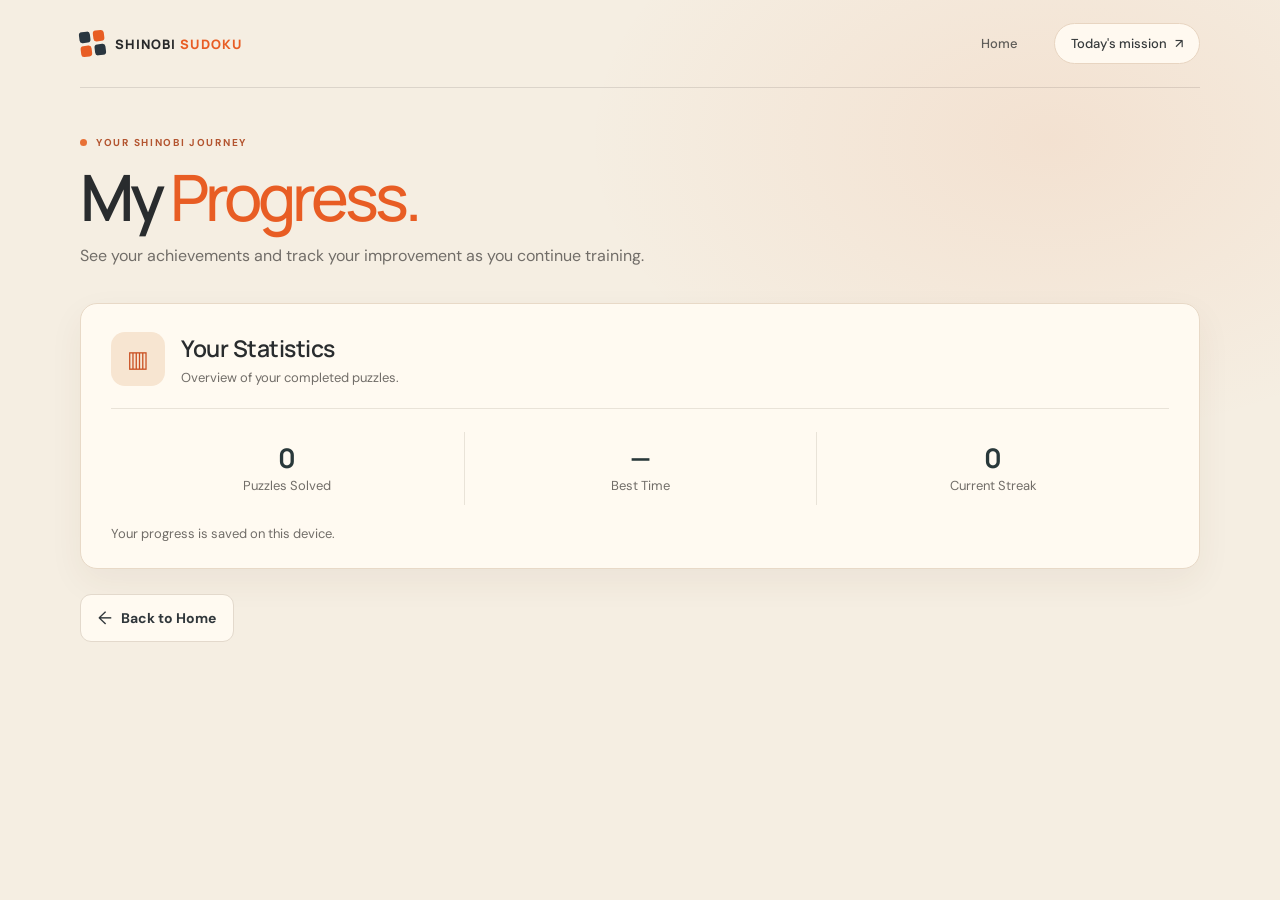
==== progress.html @ 6dde1016 "Progress Page" ====
<!doctype html>
<html lang="en">
  <head>
    <meta charset="utf-8" />
    <meta name="viewport" content="width=device-width, initial-scale=1" />
    <meta
      name="description"
      content="See your Sudoku achievements and track your shinobi training progress."
    />
    <meta name="theme-color" content="#f5eee2" />
    <title>My Progress — Shinobi Sudoku</title>
    <link rel="stylesheet" href="styles.css" />
    <script src="progress.js" defer></script>
  </head>
  <body class="progress-page">
    <header class="site-header">
      <a class="brand" href="index.html" aria-label="Shinobi Sudoku home">
        <span class="brand-mark" aria-hidden="true"><span></span><span></span><span></span><span></span></span>
        <span class="brand-title">SHINOBI <span>SUDOKU</span></span>
      </a>
      <nav class="site-nav" aria-label="Main navigation">
        <a href="index.html">Home</a>
        <a class="nav-cta" href="puzzle.html">Today's mission <span aria-hidden="true">↗</span></a>
      </nav>
    </header>

    <main>
      <section class="progress-intro" aria-labelledby="progress-title">
        <p class="eyebrow"><span class="eyebrow-dot"></span> Your shinobi journey</p>
        <h1 id="progress-title">My <span>Progress.</span></h1>
        <p>See your achievements and track your improvement as you continue training.</p>
      </section>

      <section class="statistics-card" aria-labelledby="statistics-title">
        <div class="statistics-heading">
          <span class="statistics-icon" aria-hidden="true">▥</span>
          <div>
            <h2 id="statistics-title">Your Statistics</h2>
            <p>Overview of your completed puzzles.</p>
          </div>
        </div>
        <div class="statistics-grid" aria-live="polite">
          <div class="statistic">
            <strong id="puzzles-solved">0</strong>
            <span>Puzzles Solved</span>
          </div>
          <div class="statistic">
            <strong id="best-time">—</strong>
            <span>Best Time</span>
          </div>
          <div class="statistic">
            <strong id="current-streak">0</strong>
            <span>Current Streak</span>
          </div>
        </div>
        <p class="storage-note" id="storage-note" aria-live="polite">
          Your progress is saved on this device.
        </p>
      </section>

      <a class="back-home-button" href="index.html"><span aria-hidden="true">←</span> Back to Home</a>
    </main>
  </body>
</html>
---- styles.css ----
@import url("https://fonts.googleapis.com/css2?family=DM+Sans:wght@400;500;600;700&family=Manrope:wght@400;500;600;700;800&display=swap");

:root {
  color-scheme: light;
  font-family: "DM Sans", sans-serif;
  color: #23332b;
  background: #f8f7f2;
  font-synthesis: none;
  text-rendering: optimizeLegibility;
  -webkit-font-smoothing: antialiased;
  --ink: #23332b;
  --muted: #788078;
  --green: #355b49;
  --green-dark: #294a3a;
  --sage: #e8eee6;
  --line: #e8e8df;
  --paper: #fffefa;
}

* {
  box-sizing: border-box;
}

html {
  scroll-behavior: smooth;
  scroll-padding-top: 5rem;
}

body {
  min-width: 320px;
  margin: 0;
  background:
    radial-gradient(ellipse at 82% 20%, rgb(223 231 218 / 42%), transparent 29rem),
    #f8f7f2;
}

button,
a {
  -webkit-tap-highlight-color: transparent;
}

a {
  color: inherit;
  text-decoration: none;
}

button {
  font: inherit;
}

button:focus-visible,
a:focus-visible {
  outline: 3px solid #9ab59d;
  outline-offset: 3px;
}

.site-header,
main,
.site-footer {
  width: min(1120px, calc(100% - 64px));
  margin-inline: auto;
}

.site-header {
  height: 88px;
  display: flex;
  align-items: center;
  justify-content: space-between;
  border-bottom: 1px solid rgb(42 57 47 / 8%);
}

.brand {
  display: inline-flex;
  align-items: center;
  gap: 10px;
  font-family: Manrope, sans-serif;
  font-size: 19px;
  font-weight: 700;
  letter-spacing: -0.8px;
}

.brand-name {
  color: #77907b;
  font-weight: 500;
}

.brand-mark {
  width: 25px;
  height: 25px;
  display: grid;
  grid-template-columns: repeat(2, 1fr);
  gap: 3px;
  transform: rotate(-7deg);
}

.brand-mark span {
  border-radius: 3px;
  background: #496a55;
}

.brand-mark span:nth-child(2),
.brand-mark span:nth-child(3) {
  background: #a4b99e;
}

.site-nav {
  display: flex;
  align-items: center;
  gap: 36px;
  color: #59665d;
  font-size: 13px;
  font-weight: 500;
}

.site-nav a,
.site-footer a {
  transition: color 160ms ease;
}

.site-nav a:hover,
.site-footer a:hover {
  color: var(--green);
}

.site-nav .nav-cta {
  padding: 11px 16px;
  border: 1px solid #dfe4dc;
  border-radius: 999px;
  color: var(--green);
  background: rgb(255 254 250 / 65%);
}

.nav-cta span {
  margin-left: 5px;
}

.hero {
  min-height: 556px;
  display: grid;
  grid-template-columns: 1.03fr 0.97fr;
  align-items: center;
  gap: 45px;
  padding: 63px 0 74px;
}

.hero-copy {
  padding-bottom: 8px;
}

.eyebrow {
  display: flex;
  align-items: center;
  gap: 9px;
  margin: 0;
  color: #6d806f;
  font-size: 10px;
  font-weight: 700;
  letter-spacing: 1.7px;
  text-transform: uppercase;
}

.eyebrow-dot,
.status-dot {
  width: 7px;
  height: 7px;
  border-radius: 50%;
  background: #92a88e;
}

h1,
h2,
h3,
p {
  margin-top: 0;
}

h1,
h2,
h3 {
  font-family: Manrope, sans-serif;
}

h1 {
  margin: 22px 0 18px;
  font-size: clamp(45px, 5.2vw, 66px);
  font-weight: 600;
  letter-spacing: -4px;
  line-height: 1.12;
}

h1 span {
  color: #749078;
  font-weight: 500;
}

.hero-description {
  max-width: 426px;
  margin-bottom: 28px;
  color: #727b73;
  font-size: 15px;
  line-height: 1.8;
}

.hero-actions {
  display: flex;
  align-items: center;
  gap: 23px;
}

.button {
  min-height: 46px;
  display: inline-flex;
  align-items: center;
  justify-content: center;
  gap: 15px;
  border: 0;
  border-radius: 7px;
  cursor: pointer;
  font-size: 12px;
  font-weight: 600;
  transition: background 160ms ease, transform 160ms ease;
}

.button:hover {
  transform: translateY(-1px);
}

.button-primary {
  padding: 0 19px;
  color: #fffefa;
  background: var(--green);
  box-shadow: 0 6px 15px rgb(53 91 73 / 13%);
}

.button-primary:hover,
.button-check:hover {
  background: var(--green-dark);
}

.button-primary span {
  font-size: 17px;
  font-weight: 400;
}

.text-link {
  color: #67736a;
  font-size: 12px;
  font-weight: 600;
}

.text-link span {
  margin-left: 5px;
  color: #8a9b88;
}

.social-proof {
  display: flex;
  align-items: center;
  gap: 12px;
  margin-top: 42px;
  color: #838981;
  font-size: 10px;
}

.avatar-stack {
  display: flex;
  padding-left: 2px;
}

.avatar-stack i {
  width: 25px;
  height: 25px;
  display: grid;
  place-items: center;
  margin-left: -3px;
  border: 2px solid #f8f7f2;
  border-radius: 50%;
  color: #506b55;
  background: #dae3d4;
  font-size: 8px;
  font-style: normal;
  font-weight: 700;
}

.avatar-stack i:nth-child(2) {
  color: #775c49;
  background: #eadbce;
}

.avatar-stack i:nth-child(3) {
  color: #625e76;
  background: #dfdbea;
}

.hero-art {
  min-height: 385px;
  position: relative;
  display: grid;
  place-items: center;
}

.hero-art::before {
  width: 350px;
  height: 350px;
  position: absolute;
  border-radius: 50%;
  background: #edf0e7;
  content: "";
}

.preview-card {
  width: min(100%, 340px);
  position: relative;
  z-index: 1;
  padding: 23px 24px 18px;
  border: 1px solid #ecebe3;
  border-radius: 13px;
  background: var(--paper);
  box-shadow: 0 20px 55px rgb(46 60 46 / 10%), 0 3px 8px rgb(46 60 46 / 3%);
  transform: rotate(2deg);
}

.preview-heading,
.preview-footer {
  display: flex;
  align-items: center;
  justify-content: space-between;
}

.preview-heading {
  margin-bottom: 17px;
}

.preview-label {
  color: #829082;
  font-size: 9px;
  font-weight: 700;
  letter-spacing: 1.4px;
}

.calendar-icon {
  width: 28px;
  height: 28px;
  display: grid;
  place-items: center;
  border-radius: 50%;
  color: #6f8a70;
  background: #edf2e9;
  font-size: 14px;
}

.preview-grid {
  display: grid;
  grid-template-columns: repeat(6, 1fr);
  border-top: 1.5px solid #aeb8a9;
  border-left: 1.5px solid #aeb8a9;
}

.preview-grid span {
  aspect-ratio: 1;
  display: grid;
  place-items: center;
  border-right: 1px solid #e4e6de;
  border-bottom: 1px solid #e4e6de;
  color: #6d8670;
  font-family: Manrope, sans-serif;
  font-size: 15px;
  font-weight: 600;
}

.preview-grid span:nth-child(3n) {
  border-right: 1.5px solid #aeb8a9;
}

.preview-grid span:nth-child(n + 13):nth-child(-n + 18) {
  border-bottom: 1.5px solid #aeb8a9;
}

.preview-grid span:nth-child(6n + 1) {
  border-left: 0;
}

.preview-grid span:nth-child(4),
.preview-grid span:nth-child(10),
.preview-grid span:nth-child(11),
.preview-grid span:nth-child(12),
.preview-grid span:nth-child(14),
.preview-grid span:nth-child(15),
.preview-grid span:nth-child(22),
.preview-grid span:nth-child(28),
.preview-grid span:nth-child(29),
.preview-grid span:nth-child(30),
.preview-grid span:nth-child(31),
.preview-grid span:nth-child(34) {
  color: #354d3d;
  background: #f1f3ed;
}

.preview-footer {
  margin-top: 15px;
  color: #728072;
  font-size: 9px;
}

.preview-footer > span:first-child {
  display: flex;
  align-items: center;
  gap: 7px;
}

.status-dot {
  width: 6px;
  height: 6px;
}

.preview-time {
  color: #9a9d92;
}

.floating-note {
  position: absolute;
  z-index: 2;
  display: flex;
  align-items: center;
  gap: 8px;
  padding: 11px 14px;
  border: 1px solid #eeede6;
  border-radius: 8px;
  background: var(--paper);
  box-shadow: 0 6px 20px rgb(46 60 46 / 7%);
  color: #6d776c;
  font-size: 10px;
}

.note-top {
  top: 26px;
  right: -3px;
}

.note-icon {
  color: #83977d;
  font-size: 14px;
}

.note-bottom {
  bottom: 30px;
  left: -9px;
}

.note-bottom > span {
  color: #bd9a65;
  font-size: 16px;
}

.art-sparkle {
  position: absolute;
  color: #a8b99e;
  font-size: 19px;
}

.sparkle-one {
  top: 58px;
  left: 36px;
}

.sparkle-two {
  right: 26px;
  bottom: 65px;
  color: #c9b797;
  font-size: 13px;
}

.play-section {
  padding: 43px 0 87px;
  border-top: 1px solid rgb(42 57 47 / 9%);
}

.section-heading {
  display: flex;
  align-items: end;
  justify-content: space-between;
  margin-bottom: 22px;
}

.section-heading .eyebrow {
  margin-bottom: 8px;
}

h2 {
  margin-bottom: 0;
  color: #293a30;
  font-size: 29px;
  font-weight: 600;
  letter-spacing: -1.2px;
}

.difficulty-pill {
  display: inline-flex;
  align-items: center;
  gap: 7px;
  margin-bottom: 3px;
  padding: 8px 11px;
  border: 1px solid #e2e8de;
  border-radius: 999px;
  color: #71836e;
  background: #f2f5ee;
  font-size: 10px;
  font-weight: 600;
}

.game-card {
  max-width: 760px;
  margin-inline: auto;
  padding: 22px 30px 19px;
  border: 1px solid #ecebe3;
  border-radius: 12px;
  background: var(--paper);
  box-shadow: 0 13px 35px rgb(46 60 46 / 5%);
}

.game-topline,
.game-stats,
.game-bottom,
.game-actions {
  display: flex;
  align-items: center;
}

.game-topline,
.game-bottom {
  justify-content: space-between;
}

.game-date,
.game-stats {
  color: #81887f;
  font-size: 10px;
}

.game-stats {
  gap: 18px;
}

.game-stats > span {
  display: inline-flex;
  align-items: center;
  gap: 5px;
}

.game-stats > span > span:first-child {
  color: #87977f;
  font-size: 13px;
}

.sudoku-board {
  width: min(100%, 420px);
  display: grid;
  grid-template-columns: repeat(9, minmax(0, 1fr));
  overflow: hidden;
  margin: 20px auto 15px;
  border-top: 2px solid #82917e;
  border-left: 2px solid #82917e;
  background: white;
  touch-action: manipulation;
}

.sudoku-cell {
  aspect-ratio: 1;
  display: grid;
  place-items: center;
  min-width: 0;
  padding: 0;
  border: 0;
  border-right: 1px solid #e6e9e2;
  border-bottom: 1px solid #e6e9e2;
  border-radius: 0;
  color: #6a876e;
  background: #fffefa;
  cursor: pointer;
  font-family: Manrope, sans-serif;
  font-size: clamp(14px, 3.2vw, 19px);
  font-weight: 500;
  transition: background 100ms ease;
}

.sudoku-cell:nth-child(3n) {
  border-right: 2px solid #82917e;
}

.sudoku-cell:nth-child(n + 19):nth-child(-n + 27),
.sudoku-cell:nth-child(n + 46):nth-child(-n + 54) {
  border-bottom: 2px solid #82917e;
}

.sudoku-cell.given {
  color: #35483a;
  background: #f6f7f2;
  font-weight: 700;
}

.sudoku-cell.related {
  background: #f0f3ec;
}

.sudoku-cell.same-number {
  color: #355b49;
  background: #e4ecdf;
  font-weight: 700;
}

.sudoku-cell.selected {
  position: relative;
  z-index: 1;
  outline: 2px solid #789477;
  outline-offset: -2px;
  background: #e7eee2;
}

.sudoku-cell.error {
  color: #a34f42;
  background: #f7e9e5;
}

.sudoku-cell:disabled {
  cursor: default;
  opacity: 1;
  -webkit-text-fill-color: currentColor;
}

.number-pad {
  display: flex;
  flex-wrap: wrap;
  justify-content: center;
  gap: 6px;
  margin: 0 auto;
}

.number-button,
.erase-button {
  width: 38px;
  height: 38px;
  display: grid;
  place-items: center;
  border: 1px solid #e7e9e1;
  border-radius: 6px;
  color: #49664e;
  background: #f7f8f3;
  cursor: pointer;
  font-family: Manrope, sans-serif;
  font-size: 14px;
  font-weight: 600;
  transition: background 140ms ease, border-color 140ms ease;
}

.number-button:hover,
.erase-button:hover {
  border-color: #bfcebb;
  background: #eaf0e6;
}

.erase-button {
  color: #838b80;
  font-size: 20px;
}

.game-bottom {
  min-height: 50px;
  gap: 14px;
  margin-top: 13px;
  padding-top: 12px;
  border-top: 1px solid #eeeee8;
}

.game-message {
  margin-bottom: 0;
  color: #7a8379;
  font-size: 10px;
}

.game-message.success {
  color: #47774e;
  font-weight: 600;
}

.game-message.error-message {
  color: #a34f42;
}

.game-actions {
  gap: 8px;
}

.button-quiet,
.button-check {
  min-height: 35px;
  padding: 0 11px;
  border-radius: 5px;
  font-size: 10px;
}

.button-quiet {
  color: #778076;
  background: transparent;
}

.button-quiet:hover {
  background: #f1f3ed;
}

.button-check {
  gap: 8px;
  color: #fffefa;
  background: var(--green);
}

.how-section {
  display: grid;
  grid-template-columns: 0.85fr 1.15fr;
  gap: 60px;
  padding: 55px 0 75px;
  border-top: 1px solid rgb(42 57 47 / 9%);
}

.how-intro .eyebrow {
  margin-bottom: 13px;
}

.how-intro h2 {
  font-size: 31px;
  line-height: 1.3;
}

.how-steps {
  display: grid;
  gap: 20px;
}

.how-step {
  display: grid;
  grid-template-columns: 33px 1fr;
  gap: 13px;
}

.step-number {
  padding-top: 3px;
  color: #91a28d;
  font-family: Manrope, sans-serif;
  font-size: 10px;
  font-weight: 700;
}

.how-step h3 {
  margin-bottom: 4px;
  color: #36483b;
  font-size: 13px;
  font-weight: 700;
}

.how-step p {
  margin-bottom: 0;
  color: #7d857b;
  font-size: 11px;
  line-height: 1.65;
}

.site-footer {
  min-height: 78px;
  display: flex;
  align-items: center;
  justify-content: space-between;
  border-top: 1px solid rgb(42 57 47 / 9%);
  color: #858b82;
  font-size: 10px;
}

.footer-brand {
  color: #405344;
  font-size: 15px;
}

.footer-brand .brand-mark {
  width: 20px;
  height: 20px;
}

.site-footer p {
  margin: 0;
}

.site-footer > a:last-child {
  color: #667567;
}

@media (max-width: 760px) {
  .site-header,
  main,
  .site-footer {
    width: min(100% - 40px, 560px);
  }

  .site-header {
    height: 72px;
  }

  .site-nav {
    gap: 16px;
    font-size: 11px;
  }

  .site-nav .nav-cta {
    padding: 9px 11px;
  }

  .hero {
    grid-template-columns: 1fr;
    gap: 15px;
    padding: 58px 0 54px;
  }

  h1 {
    font-size: clamp(46px, 10vw, 62px);
  }

  .hero-art {
    min-height: 335px;
    margin-top: 5px;
  }

  .hero-art::before {
    width: 300px;
    height: 300px;
  }

  .preview-card {
    width: min(100% - 38px, 330px);
  }

  .note-top {
    top: 7px;
    right: 0;
  }

  .note-bottom {
    bottom: 12px;
    left: 0;
  }

  .play-section {
    padding: 35px 0 65px;
  }

  .game-card {
    padding: 18px 17px 15px;
  }

  .how-section {
    grid-template-columns: 1fr;
    gap: 28px;
    padding: 45px 0 55px;
  }
}

@media (max-width: 480px) {
  .site-header,
  main,
  .site-footer {
    width: calc(100% - 32px);
  }

  .brand {
    gap: 7px;
    font-size: 17px;
  }

  .site-nav {
    gap: 12px;
    font-size: 10px;
  }

  .site-nav .nav-cta {
    padding: 8px 9px;
  }

  .hero {
    padding-top: 45px;
  }

  h1 {
    letter-spacing: -3px;
  }

  .hero-description {
    font-size: 14px;
  }

  .social-proof {
    margin-top: 31px;
    font-size: 9px;
  }

  .section-heading {
    align-items: center;
  }

  h2 {
    font-size: 26px;
  }

  .game-card {
    padding-inline: 11px;
  }

  .game-date,
  .game-stats {
    font-size: 9px;
  }

  .game-stats {
    gap: 9px;
  }

  .number-pad {
    gap: 4px;
  }

  .number-button,
  .erase-button {
    width: 32px;
    height: 36px;
  }

  .game-bottom {
    align-items: flex-start;
    flex-direction: column;
  }

  .site-footer {
    min-height: 90px;
    flex-wrap: wrap;
    gap: 4px 12px;
    padding: 15px 0;
  }

  .site-footer p {
    order: 1;
    width: 100%;
  }
}

@media (prefers-reduced-motion: reduce) {
  *,
  *::before,
  *::after {
    scroll-behavior: auto !important;
    transition-duration: 0.01ms !important;
  }
}

/* Shinobi-inspired palette and motifs */
:root {
  color: #24292c;
  background: #f5eee2;
  --ink: #24292c;
  --muted: #716d68;
  --green: #e85d24;
  --green-dark: #c94818;
  --sage: #f4dfca;
  --line: #e8d9c7;
  --paper: #fffaf1;
}

body {
  color: #24292c;
  background:
    radial-gradient(ellipse at 82% 17%, rgb(226 112 56 / 10%), transparent 29rem),
    #f5eee2;
}

.site-header {
  border-bottom-color: rgb(46 43 40 / 13%);
}

.brand-title {
  color: #292a2b;
  font-family: Manrope, sans-serif;
  font-size: 13px;
  font-weight: 800;
  letter-spacing: 1.05px;
}

.brand-title > span {
  color: #e85d24;
}

.brand-mark {
  position: relative;
  transform: rotate(-7deg);
}

.brand-mark span {
  background: #293640;
}

.brand-mark span:nth-child(2),
.brand-mark span:nth-child(3) {
  background: #e85d24;
}

.site-nav {
  color: #5e5c58;
}

.site-nav .nav-cta {
  border-color: #e8d5c1;
  color: #373b3c;
  background: #fff9f0;
}

.eyebrow {
  color: #b3542f;
}

.eyebrow-dot,
.status-dot {
  background: #e87136;
}

h1 {
  color: #292c2e;
}

h1 span {
  color: #e85d24;
}

.hero-description,
.text-link {
  color: #716d68;
}

.button-primary,
.button-check {
  color: #fffaf1;
  background: #e85d24;
}

.button-primary:hover,
.button-check:hover {
  background: #c94818;
}

.social-proof {
  color: #756f67;
}

.headband-stamp {
  width: 27px;
  height: 22px;
  display: grid;
  place-items: center;
  border: 2px solid #34383a;
  border-radius: 4px;
  color: #34383a;
  background: linear-gradient(90deg, #d6d3ca 0 17%, #ece9e0 17% 83%, #d6d3ca 83%);
  font-size: 12px;
  font-weight: 700;
}

.hero-art::before {
  width: 350px;
  height: 350px;
  background: #f1dfca;
}

.art-sun {
  width: 245px;
  height: 245px;
  position: absolute;
  top: 26px;
  left: 50%;
  border-radius: 50%;
  background: #e85d24;
  opacity: 0.12;
  transform: translateX(-50%);
}

.art-cloud {
  width: 57px;
  height: 19px;
  position: absolute;
  z-index: 1;
  border-top: 2px solid #d59b6d;
  border-radius: 50%;
  opacity: 0.75;
}

.art-cloud::before,
.art-cloud::after {
  width: 19px;
  height: 13px;
  position: absolute;
  top: -9px;
  border-top: 2px solid #d59b6d;
  border-radius: 50%;
  content: "";
}

.art-cloud::before {
  left: 9px;
}

.art-cloud::after {
  left: 25px;
  top: -12px;
}

.cloud-one {
  top: 75px;
  left: 5px;
}

.cloud-two {
  right: 7px;
  bottom: 67px;
}

.preview-card {
  border-color: #e8d9c7;
  background: #fffaf1;
  box-shadow: 0 20px 55px rgb(81 54 37 / 13%), 0 3px 8px rgb(81 54 37 / 5%);
}

.preview-label {
  color: #a85837;
}

.calendar-icon {
  color: #d35c2a;
  background: #f7e5d1;
}

.preview-grid {
  border-color: #41474a;
}

.preview-grid span {
  border-color: #e6ddd1;
  color: #e25d27;
}

.preview-grid span:nth-child(3n) {
  border-right-color: #41474a;
}

.preview-grid span:nth-child(n + 13):nth-child(-n + 18) {
  border-bottom-color: #41474a;
}

.preview-grid span:nth-child(4),
.preview-grid span:nth-child(10),
.preview-grid span:nth-child(11),
.preview-grid span:nth-child(12),
.preview-grid span:nth-child(14),
.preview-grid span:nth-child(15),
.preview-grid span:nth-child(22),
.preview-grid span:nth-child(28),
.preview-grid span:nth-child(29),
.preview-grid span:nth-child(30),
.preview-grid span:nth-child(31),
.preview-grid span:nth-child(34) {
  color: #30373b;
  background: #f7e9d8;
}

.preview-footer {
  color: #706d65;
}

.floating-note {
  border-color: #eadbca;
  background: #fffaf1;
  color: #5f5c57;
}

.note-icon,
.note-bottom > span {
  color: #e85d24;
}

.sparkle-one,
.sparkle-two {
  color: #d87642;
}

.headband-banner {
  position: absolute;
  top: 45px;
  right: -14px;
  z-index: 3;
  display: flex;
  align-items: center;
  gap: 9px;
  padding: 6px 13px 6px 7px;
  border: 1px solid #aca69a;
  border-radius: 5px;
  background: linear-gradient(90deg, #d9d4c8, #f8f3e8 18%, #e8e1d4 82%, #c9c3b8);
  box-shadow: 0 5px 12px rgb(61 48 39 / 13%);
  color: #3a3b3b;
  font-size: 8px;
  font-weight: 800;
  letter-spacing: 1.1px;
  transform: rotate(5deg);
}

.headband-symbol {
  width: 28px;
  height: 23px;
  display: grid;
  place-items: center;
  border: 1px solid #77766f;
  border-radius: 3px;
  color: #282b2d;
  font-size: 14px;
}

.how-section,
.play-section {
  border-top-color: rgb(46 43 40 / 13%);
}

h2 {
  color: #292c2e;
}

.difficulty-pill {
  border-color: #edd4be;
  color: #a54b29;
  background: #f9e9d8;
}

.game-card {
  border-color: #e8d9c7;
  background: #fffaf1;
  box-shadow: 0 13px 35px rgb(81 54 37 / 7%);
}

.game-date,
.game-stats,
.game-message {
  color: #716d68;
}

.game-stats > span > span:first-child {
  color: #d46635;
}

.sudoku-board {
  border-color: #43494b;
  background: #fffaf1;
}

.sudoku-cell {
  border-color: #e6ddd1;
  color: #df5b27;
  background: #fffaf1;
}

.sudoku-cell:nth-child(3n),
.sudoku-cell:nth-child(n + 19):nth-child(-n + 27),
.sudoku-cell:nth-child(n + 46):nth-child(-n + 54) {
  border-color: #43494b;
}

.sudoku-cell.given {
  color: #30373b;
  background: #f5ecdf;
}

.sudoku-cell.related {
  background: #f8ead8;
}

.sudoku-cell.same-number {
  color: #c94818;
  background: #f5d9c2;
}

.sudoku-cell.selected {
  outline-color: #e85d24;
  background: #f8dfc9;
}

.sudoku-cell.error {
  color: #a33f31;
  background: #f7e1d9;
}

.number-button,
.erase-button {
  border-color: #eadbca;
  color: #c94e1f;
  background: #fbf2e7;
}

.number-button:hover,
.erase-button:hover {
  border-color: #e7a47b;
  background: #f6e1ce;
}

.game-bottom {
  border-top-color: #ede2d5;
}

.button-quiet {
  color: #756f67;
}

.button-quiet:hover {
  background: #f5eadd;
}

.game-message.success {
  color: #4c7549;
}

.game-message.error-message {
  color: #a34f42;
}

.how-step h3 {
  color: #343b3e;
}

.how-step p,
.site-footer {
  color: #716d68;
}

.step-number {
  color: #d56b3c;
}

.site-footer {
  border-top-color: rgb(46 43 40 / 13%);
}

.footer-brand {
  color: #292c2e;
}

.site-footer > a:last-child {
  color: #b3542f;
}

.mission-intro {
  padding: 44px 0 0;
  text-align: center;
}

.mission-intro .eyebrow {
  justify-content: center;
}

.mission-intro h1 {
  margin: 13px 0 8px;
  font-size: clamp(38px, 5vw, 52px);
}

.mission-intro > p:last-child {
  margin-bottom: 0;
  color: #716d68;
  font-size: 13px;
}

.puzzle-page .play-section {
  padding-top: 32px;
  border-top: 0;
}

.keyboard-hint {
  margin: 13px 0 0;
  color: #82776d;
  font-size: 10px;
  text-align: center;
}

@media (max-width: 760px) {
  .headband-banner {
    top: 29px;
    right: -3px;
  }

  .mission-intro {
    padding-top: 35px;
  }
}

@media (max-width: 480px) {
  .brand-title {
    font-size: 11px;
  }

  .headband-banner {
    right: -7px;
  }
}

.progress-intro {
  padding: 48px 0 34px;
}

.progress-intro .eyebrow {
  margin-bottom: 12px;
}

.progress-intro h1 {
  margin: 0 0 10px;
  font-size: clamp(44px, 6vw, 64px);
}

.progress-intro > p:last-child {
  margin-bottom: 0;
  color: #716d68;
  font-size: 16px;
  line-height: 1.65;
}

.statistics-card {
  padding: 28px 30px 26px;
  border: 1px solid #e8d9c7;
  border-radius: 17px;
  background: #fffaf1;
  box-shadow: 0 13px 35px rgb(81 54 37 / 6%);
}

.statistics-heading {
  display: flex;
  align-items: center;
  gap: 16px;
  padding-bottom: 22px;
  border-bottom: 1px solid #e9e3d8;
}

.statistics-icon {
  width: 54px;
  height: 54px;
  display: grid;
  place-items: center;
  flex: 0 0 auto;
  border-radius: 14px;
  color: #c94e1f;
  background: #f7e5d1;
  font-size: 23px;
}

.statistics-heading h2 {
  margin: 0 0 5px;
  color: #292c2e;
  font-size: 23px;
  letter-spacing: -0.5px;
}

.statistics-heading p {
  margin: 0;
  color: #716d68;
  font-size: 13px;
}

.statistics-grid {
  display: grid;
  grid-template-columns: repeat(3, 1fr);
  padding: 23px 0 20px;
}

.statistic {
  min-height: 73px;
  display: flex;
  align-items: center;
  flex-direction: column;
  justify-content: center;
  gap: 6px;
  text-align: center;
}

.statistic + .statistic {
  border-left: 1px solid #e9e3d8;
}

.statistic strong {
  color: #29383a;
  font-family: Manrope, sans-serif;
  font-size: 27px;
  font-weight: 700;
  line-height: 1;
}

.statistic span {
  color: #716d68;
  font-size: 13px;
}

.storage-note {
  margin: 0;
  color: #716d68;
  font-size: 13px;
}

.storage-note.storage-error {
  color: #a33f31;
}

.back-home-button {
  min-height: 48px;
  display: inline-flex;
  align-items: center;
  gap: 9px;
  margin-top: 25px;
  padding: 0 17px;
  border: 1px solid #e3d9cc;
  border-radius: 11px;
  color: #30373b;
  background: #fffaf1;
  font-size: 14px;
  font-weight: 700;
  transition: background 150ms ease, border-color 150ms ease;
}

.back-home-button:hover {
  border-color: #e6b28e;
  background: #f8ead8;
}

.back-home-button span {
  font-size: 18px;
  font-weight: 400;
}

.progress-page main {
  min-height: calc(100vh - 166px);
}

@media (max-width: 760px) {
  .progress-intro {
    padding-top: 38px;
  }

  .statistics-card {
    padding: 24px 21px;
  }
}

@media (max-width: 480px) {
  .progress-intro {
    padding: 34px 0 25px;
  }

  .progress-intro h1 {
    font-size: 45px;
    letter-spacing: -2px;
  }

  .progress-intro > p:last-child {
    font-size: 14px;
  }

  .statistics-card {
    padding: 20px 14px;
    border-radius: 13px;
  }

  .statistics-heading {
    gap: 12px;
    padding-bottom: 18px;
  }

  .statistics-icon {
    width: 45px;
    height: 45px;
  }

  .statistics-heading h2 {
    font-size: 19px;
  }

  .statistics-heading p,
  .statistic span,
  .storage-note {
    font-size: 11px;
  }

  .statistics-grid {
    padding: 18px 0;
  }

  .statistic strong {
    font-size: 23px;
  }
}
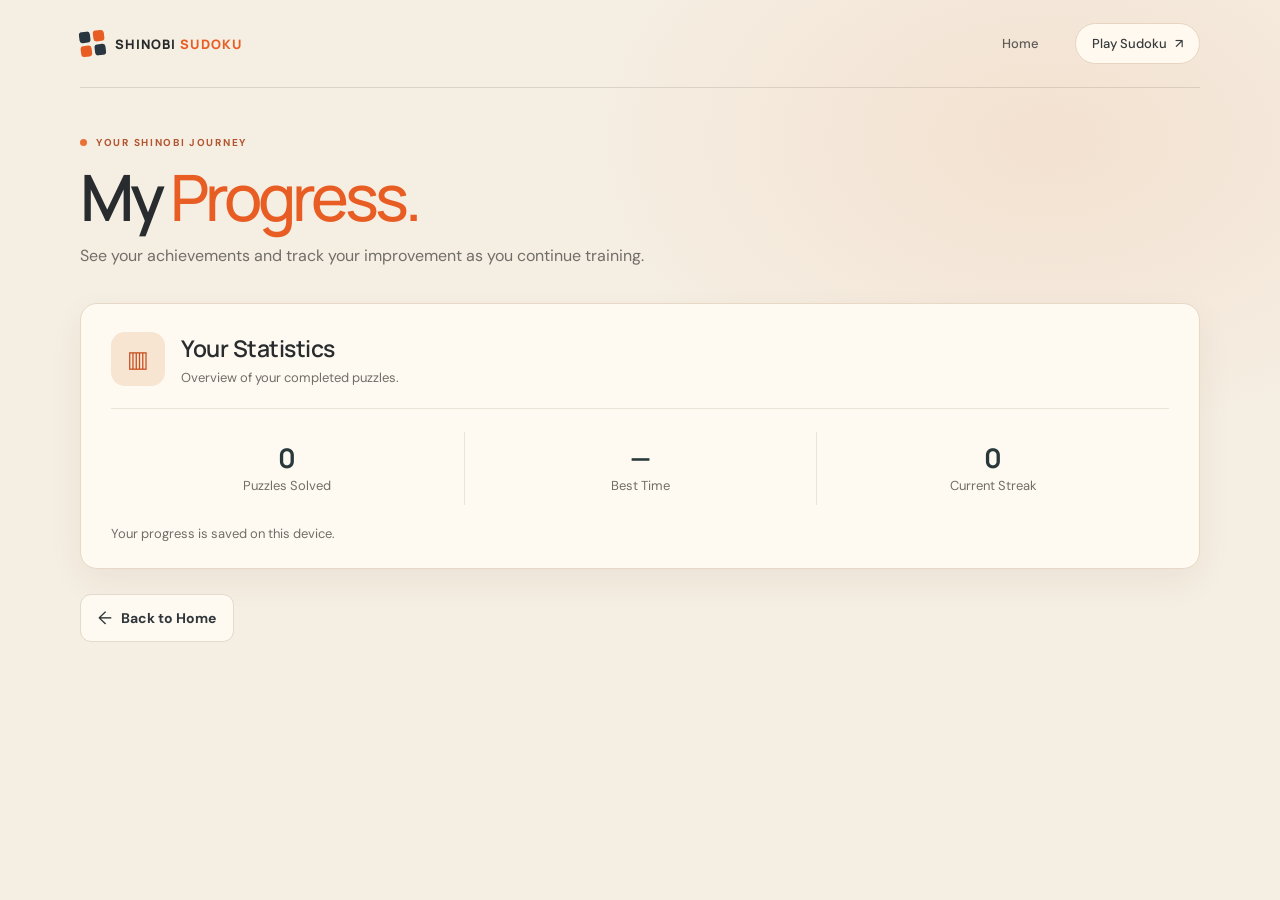
==== commit 08ffe942: "Level Choices" ====
--- a/progress.html
+++ b/progress.html
@@ -20,7 +20,7 @@
       </a>
       <nav class="site-nav" aria-label="Main navigation">
         <a href="index.html">Home</a>
-        <a class="nav-cta" href="puzzle.html">Today's mission <span aria-hidden="true">↗</span></a>
+        <a class="nav-cta" href="puzzle.html">Play Sudoku <span aria-hidden="true">↗</span></a>
       </nav>
     </header>
 
--- a/styles.css
+++ b/styles.css
@@ -1597,3 +1597,85 @@
     font-size: 23px;
   }
 }
+
+.difficulty-picker {
+  display: flex;
+  align-items: center;
+  justify-content: center;
+  gap: 7px;
+  margin: 18px 0 0;
+}
+
+.difficulty-picker-label {
+  margin-right: 4px;
+  color: #777169;
+  font-size: 11px;
+  font-weight: 600;
+}
+
+.difficulty-option {
+  min-width: 64px;
+  min-height: 31px;
+  padding: 0 11px;
+  border: 1px solid #eadbca;
+  border-radius: 999px;
+  color: #6f6b64;
+  background: #fffaf1;
+  cursor: pointer;
+  font-size: 10px;
+  font-weight: 600;
+  transition: background 140ms ease, border-color 140ms ease, color 140ms ease;
+}
+
+.difficulty-option:hover {
+  border-color: #e7a47b;
+  background: #f9ecdc;
+}
+
+.difficulty-option[aria-pressed="true"] {
+  border-color: #e85d24;
+  color: #fffaf1;
+  background: #e85d24;
+}
+
+.button-next {
+  min-height: 35px;
+  gap: 7px;
+  padding: 0 11px;
+  border-radius: 5px;
+  color: #a64b29;
+  background: #f7e5d1;
+  font-size: 10px;
+}
+
+.button-next:hover {
+  background: #f1d5bb;
+}
+
+@media (max-width: 480px) {
+  .difficulty-picker {
+    gap: 5px;
+  }
+
+  .difficulty-picker-label {
+    margin-right: 1px;
+    font-size: 10px;
+  }
+
+  .difficulty-option {
+    min-width: 0;
+    min-height: 30px;
+    padding-inline: 10px;
+  }
+
+  .game-actions {
+    width: 100%;
+    flex-wrap: wrap;
+    gap: 4px;
+  }
+
+  .game-actions .button {
+    padding-inline: 8px;
+    font-size: 9px;
+  }
+}
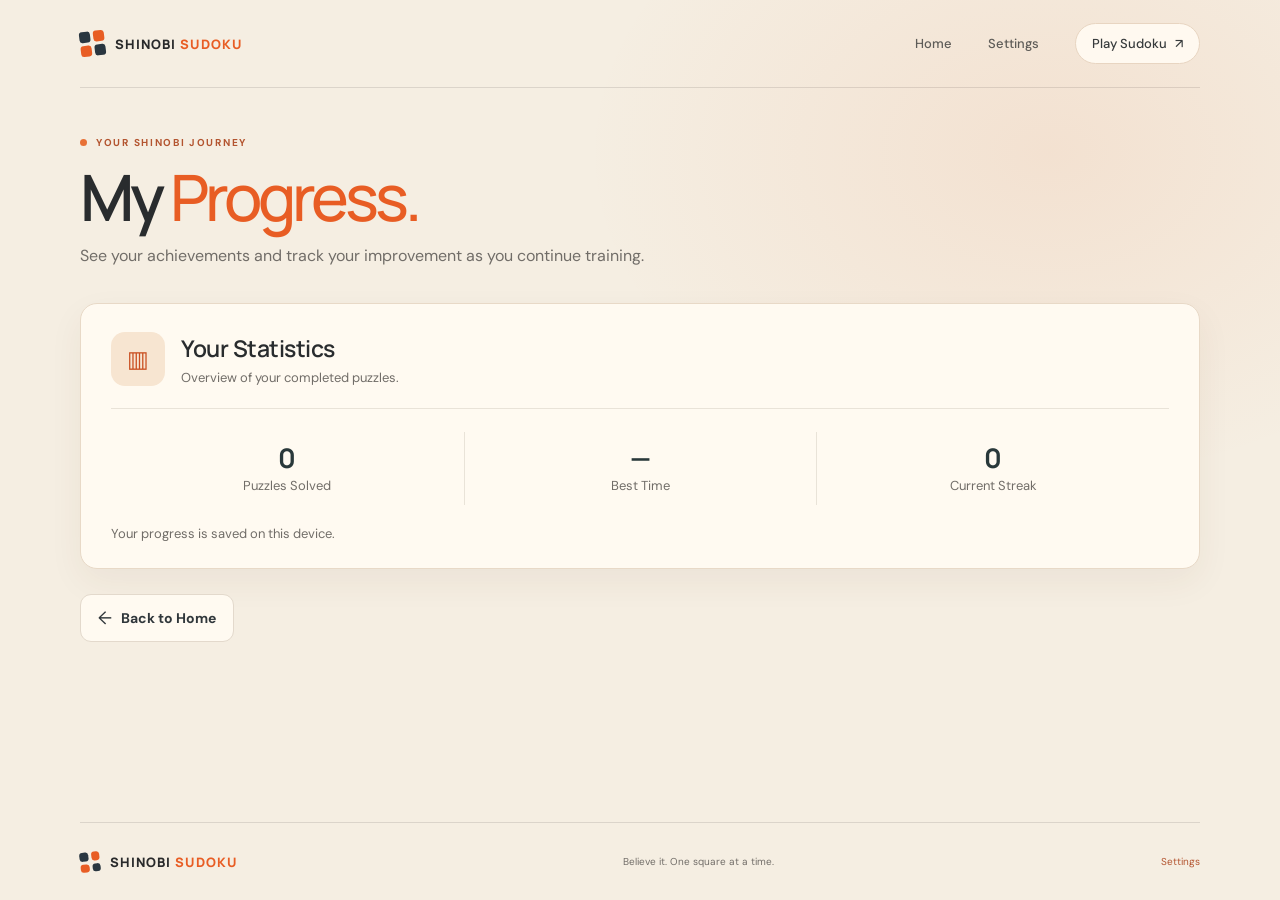
==== commit 22c77d1a: "Setting Page" ====
--- a/progress.html
+++ b/progress.html
@@ -10,6 +10,7 @@
     <meta name="theme-color" content="#f5eee2" />
     <title>My Progress — Shinobi Sudoku</title>
     <link rel="stylesheet" href="styles.css" />
+    <script src="settings.js" defer></script>
     <script src="progress.js" defer></script>
   </head>
   <body class="progress-page">
@@ -20,6 +21,7 @@
       </a>
       <nav class="site-nav" aria-label="Main navigation">
         <a href="index.html">Home</a>
+        <a href="settings.html">Settings</a>
         <a class="nav-cta" href="puzzle.html">Play Sudoku <span aria-hidden="true">↗</span></a>
       </nav>
     </header>
@@ -60,5 +62,13 @@
 
       <a class="back-home-button" href="index.html"><span aria-hidden="true">←</span> Back to Home</a>
     </main>
+    <footer class="site-footer">
+      <a class="brand footer-brand" href="index.html" aria-label="Shinobi Sudoku home">
+        <span class="brand-mark" aria-hidden="true"><span></span><span></span><span></span><span></span></span>
+        <span class="brand-title">SHINOBI <span>SUDOKU</span></span>
+      </a>
+      <p>Believe it. One square at a time.</p>
+      <a href="settings.html">Settings</a>
+    </footer>
   </body>
 </html>
--- a/styles.css
+++ b/styles.css
@@ -1679,3 +1679,553 @@
     font-size: 9px;
   }
 }
+
+.settings-intro {
+  padding: 48px 0 30px;
+}
+
+.settings-intro .eyebrow {
+  margin-bottom: 12px;
+}
+
+.settings-intro h1 {
+  margin: 0 0 9px;
+  font-size: clamp(44px, 6vw, 64px);
+}
+
+.settings-intro > p:last-child {
+  max-width: 680px;
+  margin-bottom: 0;
+  color: #716d68;
+  font-size: 16px;
+  line-height: 1.65;
+}
+
+.settings-form {
+  display: grid;
+  gap: 20px;
+}
+
+.settings-card {
+  padding: 27px 29px;
+  border: 1px solid #e8d9c7;
+  border-radius: 17px;
+  background: #fffaf1;
+  box-shadow: 0 13px 35px rgb(81 54 37 / 6%);
+}
+
+.settings-card-heading {
+  display: flex;
+  align-items: center;
+  gap: 15px;
+  margin-bottom: 22px;
+}
+
+.settings-icon {
+  width: 52px;
+  height: 52px;
+  display: grid;
+  place-items: center;
+  flex: 0 0 auto;
+  border-radius: 14px;
+  color: #b3542f;
+  background: #f7e5d1;
+  font-size: 23px;
+}
+
+.settings-card-heading h2 {
+  margin: 0 0 5px;
+  color: #292c2e;
+  font-size: 22px;
+  letter-spacing: -0.5px;
+}
+
+.settings-card-heading p {
+  margin: 0;
+  color: #716d68;
+  font-size: 13px;
+}
+
+.setting-row {
+  min-height: 58px;
+  display: flex;
+  align-items: center;
+  justify-content: space-between;
+  gap: 18px;
+  color: #353b3c;
+  font-size: 14px;
+}
+
+.setting-row + .setting-row {
+  border-top: 1px solid #e9e3d8;
+}
+
+.setting-row select {
+  width: min(190px, 45%);
+  min-height: 42px;
+  padding: 0 12px;
+  border: 1px solid #e3d9cc;
+  border-radius: 9px;
+  color: #363b3c;
+  background: #fffdf8;
+  font: inherit;
+}
+
+.setting-row select:focus-visible,
+.setting-toggle input:focus-visible {
+  outline: 3px solid #d88a5f;
+  outline-offset: 3px;
+}
+
+.setting-toggle {
+  cursor: pointer;
+}
+
+.setting-toggle input {
+  width: 20px;
+  height: 20px;
+  flex: 0 0 auto;
+  accent-color: #e85d24;
+  cursor: pointer;
+}
+
+.settings-status {
+  margin: 0;
+  color: #716d68;
+  font-size: 12px;
+}
+
+.settings-status.settings-error {
+  color: #a33f31;
+}
+
+.settings-page main {
+  min-height: calc(100vh - 166px);
+}
+
+body.large-numbers .sudoku-cell {
+  font-size: clamp(18px, 4vw, 25px);
+}
+
+body.focus-lens-off .sudoku-cell.related,
+body.focus-lens-off .sudoku-cell.same-number {
+  background: #fffaf1;
+}
+
+body.focus-lens-off .sudoku-cell.selected {
+  background: #f8dfc9;
+}
+
+body.relax-mode .game-stats > span:last-child {
+  visibility: hidden;
+}
+
+body[data-theme="light"] {
+  color: #26352d;
+  background: #f7f8f4;
+}
+
+body[data-theme="light"] .site-header,
+body[data-theme="light"] .how-section,
+body[data-theme="light"] .play-section,
+body[data-theme="light"] .site-footer {
+  border-color: #e3e7df;
+}
+
+body[data-theme="light"] .eyebrow,
+body[data-theme="light"] .site-nav .nav-cta,
+body[data-theme="light"] .difficulty-pill,
+body[data-theme="light"] .site-footer > a:last-child {
+  color: #547866;
+}
+
+body[data-theme="light"] h1,
+body[data-theme="light"] h2,
+body[data-theme="light"] .statistics-heading h2,
+body[data-theme="light"] .how-step h3 {
+  color: #26352d;
+}
+
+body[data-theme="light"] h1 span,
+body[data-theme="light"] .brand-title > span {
+  color: #6d8b72;
+}
+
+body[data-theme="light"] .button-primary,
+body[data-theme="light"] .button-check,
+body[data-theme="light"] .difficulty-option[aria-pressed="true"] {
+  border-color: #355b49;
+  background: #355b49;
+}
+
+body[data-theme="light"] .button-primary:hover,
+body[data-theme="light"] .button-check:hover {
+  background: #294a3a;
+}
+
+body[data-theme="light"] .hero-art::before {
+  background: #e9eee5;
+}
+
+body[data-theme="light"] .art-sun {
+  background: #9daf94;
+}
+
+body[data-theme="light"] .preview-card,
+body[data-theme="light"] .game-card,
+body[data-theme="light"] .settings-card,
+body[data-theme="light"] .statistics-card {
+  border-color: #e3e7df;
+  background: #fffefa;
+}
+
+body[data-theme="light"] .sudoku-cell,
+body[data-theme="light"] .difficulty-option {
+  color: #49664e;
+  background: #fffefa;
+}
+
+body[data-theme="light"] .sudoku-cell.given {
+  color: #35483a;
+  background: #f0f3ed;
+}
+
+body[data-theme="light"] .sudoku-cell.related {
+  background: #f0f3ed;
+}
+
+body[data-theme="light"] .sudoku-cell.same-number,
+body[data-theme="light"] .sudoku-cell.selected {
+  background: #e4ecdf;
+}
+
+body[data-theme="light"] .difficulty-option[aria-pressed="true"] {
+  color: #fffefa;
+}
+
+body[data-theme="light"] .number-button,
+body[data-theme="light"] .erase-button,
+body[data-theme="light"] .button-next,
+body[data-theme="light"] .statistics-icon,
+body[data-theme="light"] .settings-icon {
+  color: #49664e;
+  background: #edf2e9;
+}
+
+body[data-theme="light"] .difficulty-pill {
+  border-color: #e2e8de;
+  background: #f2f5ee;
+}
+
+body[data-theme="light"] .back-home-button,
+body[data-theme="light"] .setting-row select {
+  border-color: #dce4dc;
+  color: #26352d;
+  background: #fffefa;
+}
+
+body[data-theme="dark"] {
+  color-scheme: dark;
+  color: #eee8dd;
+  background:
+    radial-gradient(ellipse at 82% 17%, rgb(91 62 47 / 28%), transparent 29rem),
+    #202528;
+}
+
+body[data-theme="dark"] h1,
+body[data-theme="dark"] h2,
+body[data-theme="dark"] .statistics-heading h2,
+body[data-theme="dark"] .how-step h3,
+body[data-theme="dark"] .brand-title,
+body[data-theme="dark"] .setting-row {
+  color: #eee8dd;
+}
+
+body[data-theme="dark"] h1 span,
+body[data-theme="dark"] .brand-title > span {
+  color: #f18a54;
+}
+
+body[data-theme="dark"] .site-header,
+body[data-theme="dark"] .how-section,
+body[data-theme="dark"] .play-section,
+body[data-theme="dark"] .site-footer,
+body[data-theme="dark"] .game-bottom,
+body[data-theme="dark"] .statistics-heading,
+body[data-theme="dark"] .setting-row + .setting-row,
+body[data-theme="dark"] .statistic + .statistic {
+  border-color: #41474a;
+}
+
+body[data-theme="dark"] .site-nav,
+body[data-theme="dark"] .site-footer,
+body[data-theme="dark"] .site-nav .nav-cta,
+body[data-theme="dark"] .hero-description,
+body[data-theme="dark"] .text-link,
+body[data-theme="dark"] .mission-intro > p:last-child,
+body[data-theme="dark"] .progress-intro > p:last-child,
+body[data-theme="dark"] .settings-intro > p:last-child,
+body[data-theme="dark"] .how-step p,
+body[data-theme="dark"] .game-date,
+body[data-theme="dark"] .game-stats,
+body[data-theme="dark"] .game-message,
+body[data-theme="dark"] .keyboard-hint,
+body[data-theme="dark"] .statistics-heading p,
+body[data-theme="dark"] .statistic span,
+body[data-theme="dark"] .storage-note,
+body[data-theme="dark"] .settings-card-heading p,
+body[data-theme="dark"] .settings-status,
+body[data-theme="dark"] .difficulty-picker-label {
+  color: #bcb8af;
+}
+
+body[data-theme="dark"] .eyebrow,
+body[data-theme="dark"] .difficulty-pill,
+body[data-theme="dark"] .site-footer > a:last-child {
+  color: #f18a54;
+}
+
+body[data-theme="dark"] .brand-mark span {
+  background: #c4c0b6;
+}
+
+body[data-theme="dark"] .brand-mark span:nth-child(2),
+body[data-theme="dark"] .brand-mark span:nth-child(3) {
+  background: #e85d24;
+}
+
+body[data-theme="dark"] .preview-card,
+body[data-theme="dark"] .game-card,
+body[data-theme="dark"] .settings-card,
+body[data-theme="dark"] .statistics-card,
+body[data-theme="dark"] .floating-note,
+body[data-theme="dark"] .back-home-button {
+  border-color: #44494a;
+  color: #eee8dd;
+  background: #2b3032;
+}
+
+body[data-theme="dark"] .hero-art::before {
+  background: #383333;
+}
+
+body[data-theme="dark"] .art-sun {
+  background: #e85d24;
+  opacity: 0.19;
+}
+
+body[data-theme="dark"] .headband-banner {
+  border-color: #66605a;
+  background: linear-gradient(90deg, #64615b, #aaa69b 18%, #807b72 82%, #55534e);
+  color: #202528;
+}
+
+body[data-theme="dark"] .headband-symbol {
+  border-color: #57544e;
+  color: #202528;
+}
+
+body[data-theme="dark"] .preview-label,
+body[data-theme="dark"] .preview-footer,
+body[data-theme="dark"] .preview-time {
+  color: #c7b9a7;
+}
+
+body[data-theme="dark"] .preview-grid {
+  border-color: #79756d;
+}
+
+body[data-theme="dark"] .preview-grid span {
+  border-color: #45494a;
+  color: #f18a54;
+}
+
+body[data-theme="dark"] .preview-grid span:nth-child(3n),
+body[data-theme="dark"] .preview-grid span:nth-child(n + 13):nth-child(-n + 18) {
+  border-color: #79756d;
+}
+
+body[data-theme="dark"] .preview-grid span:nth-child(4),
+body[data-theme="dark"] .preview-grid span:nth-child(10),
+body[data-theme="dark"] .preview-grid span:nth-child(11),
+body[data-theme="dark"] .preview-grid span:nth-child(12),
+body[data-theme="dark"] .preview-grid span:nth-child(14),
+body[data-theme="dark"] .preview-grid span:nth-child(15),
+body[data-theme="dark"] .preview-grid span:nth-child(22),
+body[data-theme="dark"] .preview-grid span:nth-child(28),
+body[data-theme="dark"] .preview-grid span:nth-child(29),
+body[data-theme="dark"] .preview-grid span:nth-child(30),
+body[data-theme="dark"] .preview-grid span:nth-child(31),
+body[data-theme="dark"] .preview-grid span:nth-child(34) {
+  color: #eee8dd;
+  background: #383a39;
+}
+
+body[data-theme="dark"] .sudoku-board {
+  border-color: #8c877c;
+  background: #2b3032;
+}
+
+body[data-theme="dark"] .sudoku-cell {
+  border-color: #45494a;
+  color: #f18a54;
+  background: #2b3032;
+}
+
+body[data-theme="dark"] .sudoku-cell:nth-child(3n),
+body[data-theme="dark"] .sudoku-cell:nth-child(n + 19):nth-child(-n + 27),
+body[data-theme="dark"] .sudoku-cell:nth-child(n + 46):nth-child(-n + 54) {
+  border-color: #8c877c;
+}
+
+body[data-theme="dark"] .sudoku-cell.given {
+  color: #eee8dd;
+  background: #34393a;
+}
+
+body[data-theme="dark"] .sudoku-cell.related {
+  background: #383634;
+}
+
+body[data-theme="dark"] .sudoku-cell.same-number,
+body[data-theme="dark"] .sudoku-cell.selected {
+  background: #513b30;
+}
+
+body[data-theme="dark"] .sudoku-cell.error {
+  color: #ffaaa0;
+  background: #563a38;
+}
+
+body[data-theme="dark"] .number-button,
+body[data-theme="dark"] .erase-button,
+body[data-theme="dark"] .difficulty-option,
+body[data-theme="dark"] .button-next,
+body[data-theme="dark"] .difficulty-pill,
+body[data-theme="dark"] .statistics-icon,
+body[data-theme="dark"] .settings-icon {
+  border-color: #494747;
+  color: #f1a071;
+  background: #383635;
+}
+
+body[data-theme="dark"] .difficulty-option[aria-pressed="true"],
+body[data-theme="dark"] .button-primary,
+body[data-theme="dark"] .button-check {
+  border-color: #e85d24;
+  color: #fffaf1;
+  background: #c94e1f;
+}
+
+body[data-theme="dark"] .difficulty-option[aria-pressed="true"]:hover,
+body[data-theme="dark"] .button-primary:hover,
+body[data-theme="dark"] .button-check:hover {
+  background: #a9411b;
+}
+
+body[data-theme="dark"] .difficulty-option:hover,
+body[data-theme="dark"] .number-button:hover,
+body[data-theme="dark"] .erase-button:hover,
+body[data-theme="dark"] .button-next:hover,
+body[data-theme="dark"] .button-quiet:hover,
+body[data-theme="dark"] .back-home-button:hover {
+  background: #46403b;
+}
+
+body[data-theme="dark"] .setting-row select {
+  border-color: #494747;
+  color: #eee8dd;
+  background: #202528;
+}
+
+body[data-theme="dark"] .statistics-icon,
+body[data-theme="dark"] .settings-icon {
+  color: #f18a54;
+}
+
+body[data-theme="dark"] .statistic strong {
+  color: #eee8dd;
+}
+
+body[data-theme="dark"] .button-quiet {
+  color: #c3bdb3;
+}
+
+body[data-theme="dark"] .button-next {
+  color: #f1a071;
+}
+
+body.focus-lens-off .sudoku-cell.related,
+body.focus-lens-off .sudoku-cell.same-number,
+body[data-theme="light"].focus-lens-off .sudoku-cell.related,
+body[data-theme="light"].focus-lens-off .sudoku-cell.same-number {
+  background: #fffaf1;
+}
+
+body[data-theme="dark"].focus-lens-off .sudoku-cell.related,
+body[data-theme="dark"].focus-lens-off .sudoku-cell.same-number {
+  background: #2b3032;
+}
+
+@media (max-width: 760px) {
+  .settings-intro {
+    padding-top: 38px;
+  }
+
+  .settings-card {
+    padding: 24px 21px;
+  }
+}
+
+@media (max-width: 480px) {
+  .settings-intro {
+    padding: 34px 0 25px;
+  }
+
+  .settings-intro h1 {
+    font-size: 45px;
+    letter-spacing: -2px;
+  }
+
+  .settings-intro > p:last-child {
+    font-size: 14px;
+  }
+
+  .settings-form {
+    gap: 14px;
+  }
+
+  .settings-card {
+    padding: 20px 14px;
+    border-radius: 13px;
+  }
+
+  .settings-card-heading {
+    gap: 12px;
+    margin-bottom: 15px;
+  }
+
+  .settings-icon {
+    width: 45px;
+    height: 45px;
+  }
+
+  .settings-card-heading h2 {
+    font-size: 19px;
+  }
+
+  .settings-card-heading p {
+    font-size: 11px;
+  }
+
+  .setting-row {
+    min-height: 53px;
+    font-size: 12px;
+  }
+
+  .setting-row select {
+    width: 45%;
+    min-height: 38px;
+    font-size: 12px;
+  }
+}
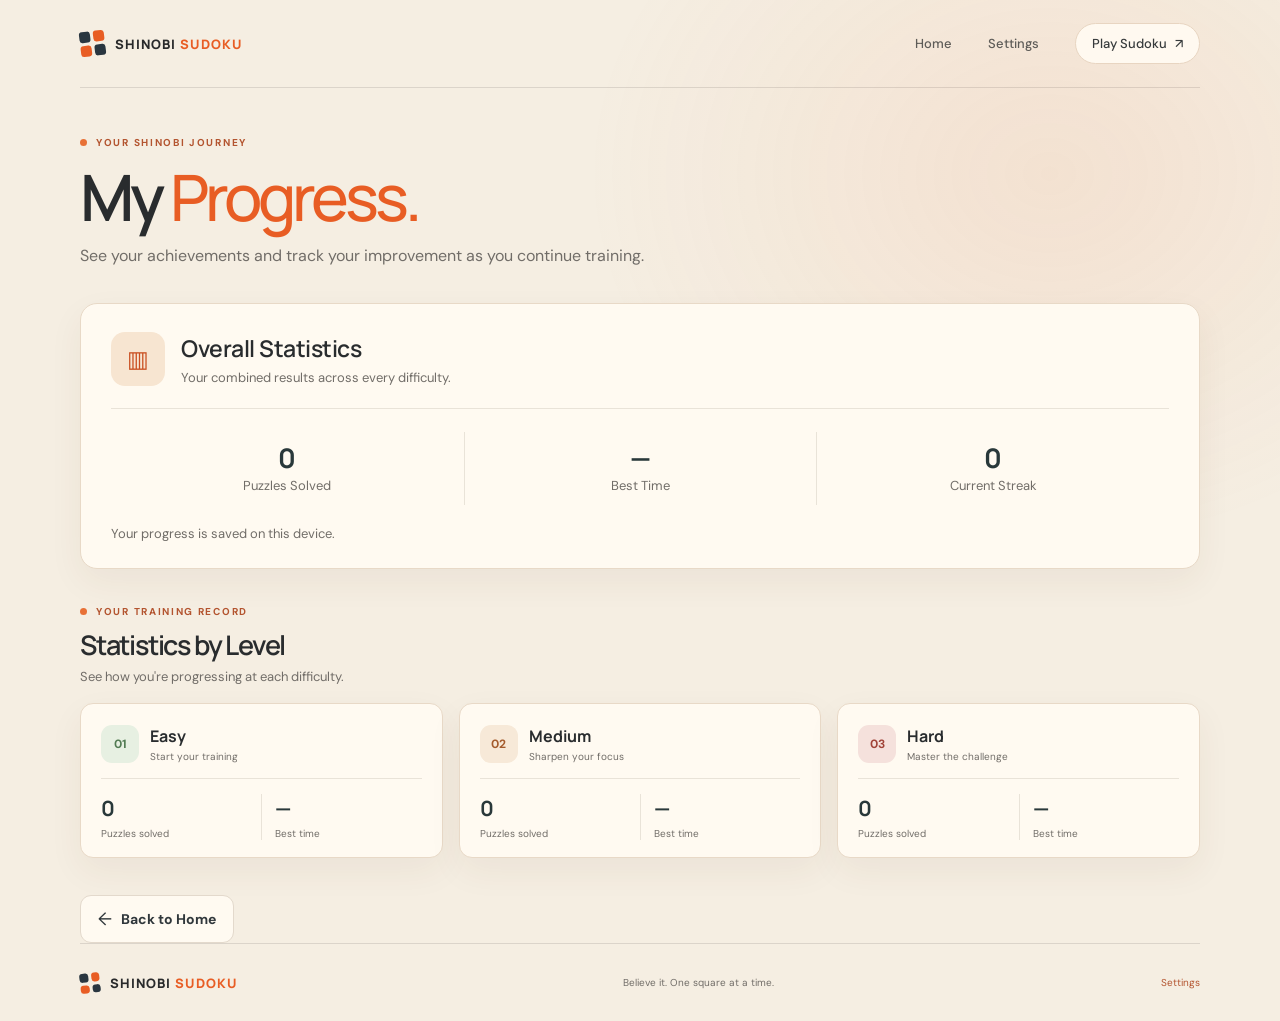
==== commit 4466ecd1: "Update Progress Page" ====
--- a/progress.html
+++ b/progress.html
@@ -33,12 +33,12 @@
         <p>See your achievements and track your improvement as you continue training.</p>
       </section>
 
-      <section class="statistics-card" aria-labelledby="statistics-title">
+      <section class="statistics-card overall-statistics" aria-labelledby="statistics-title">
         <div class="statistics-heading">
           <span class="statistics-icon" aria-hidden="true">▥</span>
           <div>
-            <h2 id="statistics-title">Your Statistics</h2>
-            <p>Overview of your completed puzzles.</p>
+            <h2 id="statistics-title">Overall Statistics</h2>
+            <p>Your combined results across every difficulty.</p>
           </div>
         </div>
         <div class="statistics-grid" aria-live="polite">
@@ -60,6 +60,58 @@
         </p>
       </section>
 
+      <section class="level-statistics" aria-labelledby="level-statistics-title">
+        <div class="level-statistics-heading">
+          <p class="eyebrow"><span class="eyebrow-dot"></span> Your training record</p>
+          <h2 id="level-statistics-title">Statistics by Level</h2>
+          <p>See how you're progressing at each difficulty.</p>
+        </div>
+        <div class="level-statistics-grid" aria-live="polite">
+          <article class="statistics-card level-statistics-card" aria-labelledby="easy-statistics-title">
+            <div class="level-card-heading">
+              <span class="level-badge level-easy" aria-hidden="true">01</span>
+              <div>
+                <h3 id="easy-statistics-title">Easy</h3>
+                <p>Start your training</p>
+              </div>
+            </div>
+            <div class="level-stats">
+              <div class="level-stat"><strong id="easy-solved">0</strong><span>Puzzles solved</span></div>
+              <div class="level-stat"><strong id="easy-best">—</strong><span>Best time</span></div>
+            </div>
+          </article>
+          <article class="statistics-card level-statistics-card" aria-labelledby="medium-statistics-title">
+            <div class="level-card-heading">
+              <span class="level-badge level-medium" aria-hidden="true">02</span>
+              <div>
+                <h3 id="medium-statistics-title">Medium</h3>
+                <p>Sharpen your focus</p>
+              </div>
+            </div>
+            <div class="level-stats">
+              <div class="level-stat"><strong id="medium-solved">0</strong><span>Puzzles solved</span></div>
+              <div class="level-stat"><strong id="medium-best">—</strong><span>Best time</span></div>
+            </div>
+          </article>
+          <article class="statistics-card level-statistics-card" aria-labelledby="hard-statistics-title">
+            <div class="level-card-heading">
+              <span class="level-badge level-hard" aria-hidden="true">03</span>
+              <div>
+                <h3 id="hard-statistics-title">Hard</h3>
+                <p>Master the challenge</p>
+              </div>
+            </div>
+            <div class="level-stats">
+              <div class="level-stat"><strong id="hard-solved">0</strong><span>Puzzles solved</span></div>
+              <div class="level-stat"><strong id="hard-best">—</strong><span>Best time</span></div>
+            </div>
+          </article>
+        </div>
+        <p class="level-history-note" id="level-history-note" hidden>
+          Difficulty records are collected from puzzles completed after this update.
+        </p>
+      </section>
+
       <a class="back-home-button" href="index.html"><span aria-hidden="true">←</span> Back to Home</a>
     </main>
     <footer class="site-footer">
--- a/styles.css
+++ b/styles.css
@@ -2229,3 +2229,192 @@
     font-size: 12px;
   }
 }
+
+.overall-statistics {
+  margin-bottom: 36px;
+}
+
+.level-statistics {
+  padding-bottom: 12px;
+}
+
+.level-statistics-heading {
+  margin-bottom: 18px;
+}
+
+.level-statistics-heading .eyebrow {
+  margin-bottom: 8px;
+}
+
+.level-statistics-heading h2 {
+  margin-bottom: 5px;
+  font-size: 27px;
+}
+
+.level-statistics-heading > p:last-child {
+  margin-bottom: 0;
+  color: #716d68;
+  font-size: 13px;
+}
+
+.level-statistics-grid {
+  display: grid;
+  grid-template-columns: repeat(3, minmax(0, 1fr));
+  gap: 16px;
+}
+
+.level-statistics-card {
+  padding: 21px 20px 17px;
+  border-radius: 13px;
+}
+
+.level-card-heading {
+  display: flex;
+  align-items: center;
+  gap: 11px;
+  padding-bottom: 15px;
+  border-bottom: 1px solid #e9e3d8;
+}
+
+.level-badge {
+  width: 38px;
+  height: 38px;
+  display: grid;
+  place-items: center;
+  flex: 0 0 auto;
+  border-radius: 11px;
+  font-size: 12px;
+  font-weight: 700;
+}
+
+.level-easy {
+  color: #527b53;
+  background: #e7f0e2;
+}
+
+.level-medium {
+  color: #a45b2d;
+  background: #f7e9d8;
+}
+
+.level-hard {
+  color: #a14338;
+  background: #f5e1dc;
+}
+
+.level-card-heading h3 {
+  margin: 0 0 3px;
+  color: #292c2e;
+  font-family: Manrope, sans-serif;
+  font-size: 16px;
+  font-weight: 700;
+}
+
+.level-card-heading p {
+  margin: 0;
+  color: #716d68;
+  font-size: 10px;
+}
+
+.level-stats {
+  display: grid;
+  grid-template-columns: 1fr 1fr;
+  padding-top: 15px;
+}
+
+.level-stat {
+  display: flex;
+  flex-direction: column;
+  gap: 5px;
+}
+
+.level-stat + .level-stat {
+  padding-left: 13px;
+  border-left: 1px solid #e9e3d8;
+}
+
+.level-stat strong {
+  color: #29383a;
+  font-family: Manrope, sans-serif;
+  font-size: 21px;
+  font-weight: 700;
+}
+
+.level-stat span {
+  color: #716d68;
+  font-size: 10px;
+}
+
+.level-history-note {
+  margin: 14px 0 0;
+  color: #82776d;
+  font-size: 11px;
+}
+
+.level-history-note[hidden] {
+  display: none;
+}
+
+body[data-theme="dark"] .level-card-heading {
+  border-color: #41474a;
+}
+
+body[data-theme="dark"] .level-card-heading h3,
+body[data-theme="dark"] .level-stat strong {
+  color: #eee8dd;
+}
+
+body[data-theme="dark"] .level-card-heading p,
+body[data-theme="dark"] .level-stat span,
+body[data-theme="dark"] .level-history-note,
+body[data-theme="dark"] .level-statistics-heading > p:last-child {
+  color: #bcb8af;
+}
+
+body[data-theme="dark"] .level-stat + .level-stat {
+  border-color: #41474a;
+}
+
+body[data-theme="dark"] .level-easy {
+  color: #b5d6a8;
+  background: #354337;
+}
+
+body[data-theme="dark"] .level-medium {
+  color: #efbd91;
+  background: #46382c;
+}
+
+body[data-theme="dark"] .level-hard {
+  color: #f0aaa0;
+  background: #493332;
+}
+
+@media (max-width: 760px) {
+  .level-statistics-grid {
+    grid-template-columns: 1fr;
+    gap: 12px;
+  }
+
+  .level-statistics-card {
+    padding: 18px;
+  }
+
+  .level-stats {
+    grid-template-columns: 1fr 1fr;
+  }
+}
+
+@media (max-width: 480px) {
+  .overall-statistics {
+    margin-bottom: 29px;
+  }
+
+  .level-statistics-heading h2 {
+    font-size: 24px;
+  }
+
+  .level-statistics-card {
+    padding: 16px;
+  }
+}
